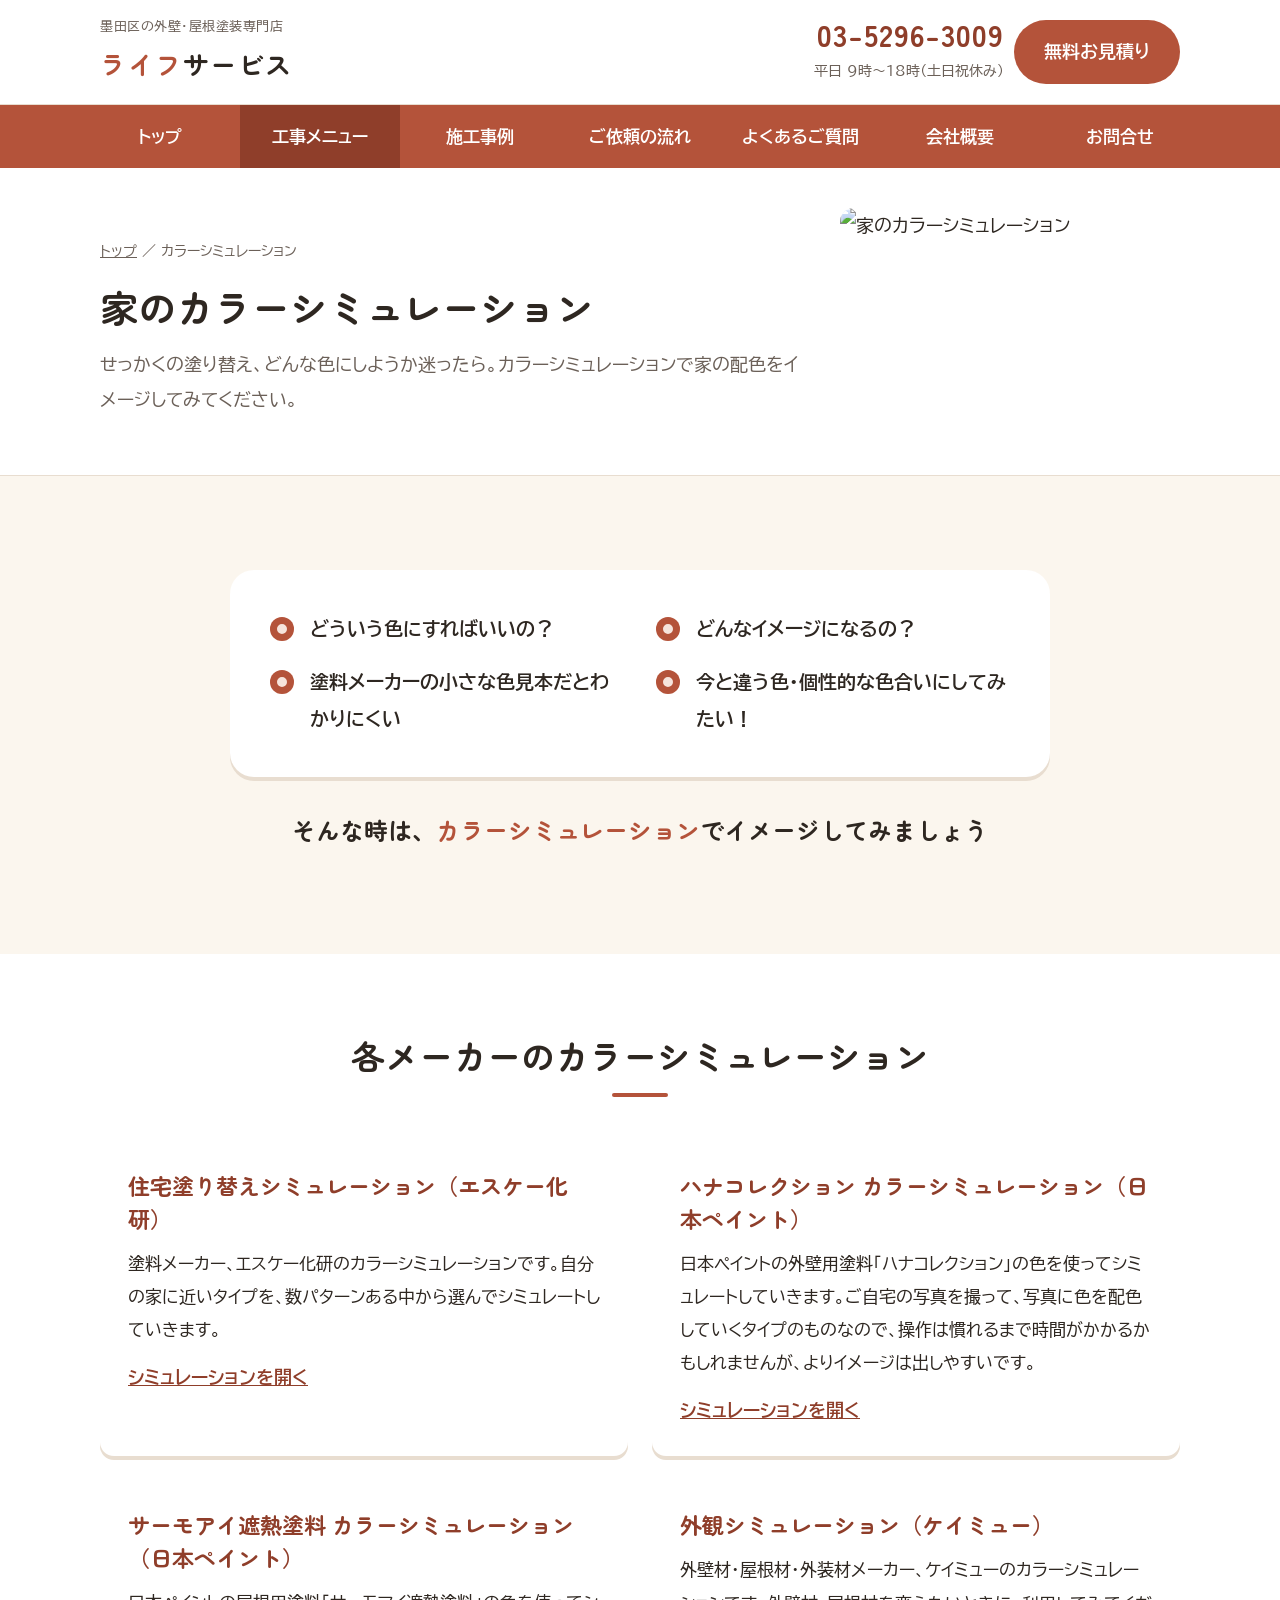
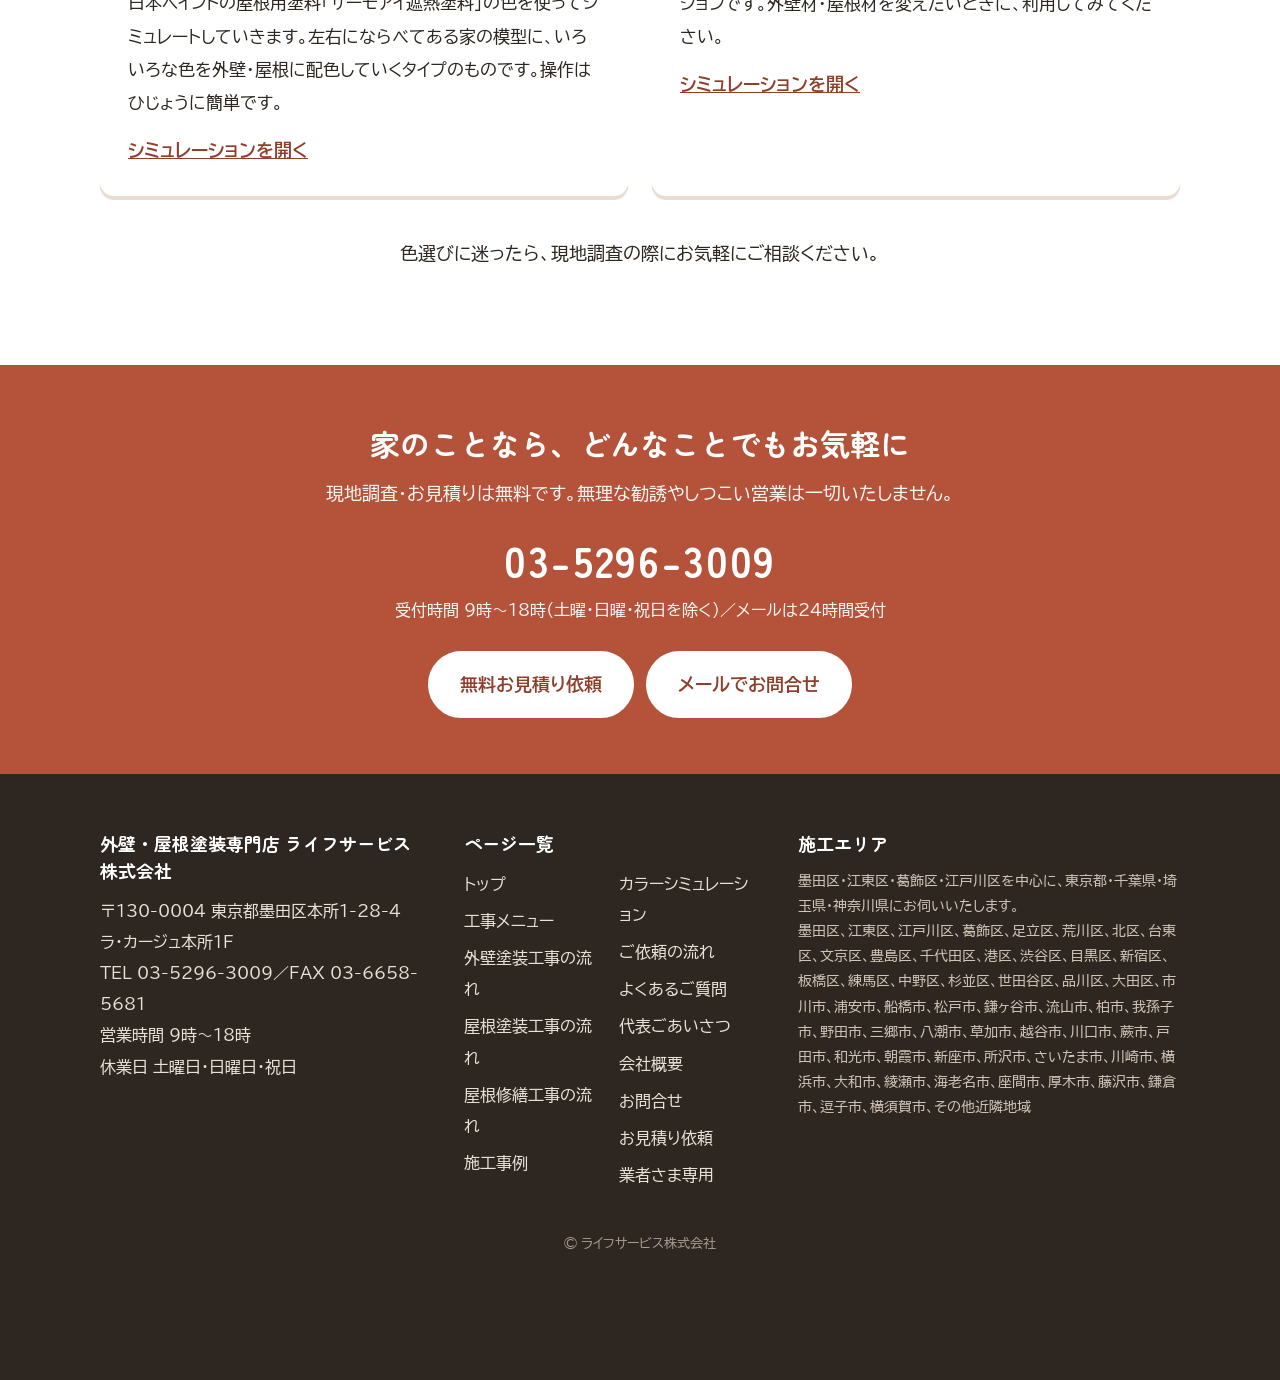
==== color.html @ c9db01f5 "ライフサービス様 ご提案用デモサイトを追加 Co-Authored-By: Claude Opus 5.5 <noreply@anthropic.com> Claude-Session: https:" ====
<!doctype html>
<html lang="ja">
<head>
<meta charset="utf-8">
<meta name="viewport" content="width=device-width,initial-scale=1">
<title>家のカラーシミュレーション｜外壁・屋根塗装専門店 ライフサービス株式会社（墨田区）</title>
<meta name="description" content="外壁・屋根の塗り替えの色選びに使える、塗料メーカー各社のカラーシミュレーションをご紹介します。">
<meta name="robots" content="noindex,nofollow">
<link rel="preconnect" href="https://fonts.googleapis.com">
<link rel="preconnect" href="https://fonts.gstatic.com" crossorigin>
<link href="https://fonts.googleapis.com/css2?family=BIZ+UDPGothic:wght@400;700&family=Zen+Maru+Gothic:wght@500;700&display=swap" rel="stylesheet">
<link rel="stylesheet" href="style.css">
<script type="application/ld+json">{"@context": "https://schema.org", "@type": "HousePainter", "name": "ライフサービス株式会社", "alternateName": "外壁・屋根塗装専門店 ライフサービス", "description": "東京都墨田区の外壁・屋根塗装専門店。20年以上の経験を持つ職人が、外壁塗装・屋根塗装・屋根葺き替え・修繕・雨樋・波板などの工事を自社で丁寧に施工します。", "telephone": "+81-3-5296-3009", "faxNumber": "+81-3-6658-5681", "email": "mail@l-service.net", "founder": {"@type": "Person", "name": "足立 貴司", "jobTitle": "代表取締役"}, "address": {"@type": "PostalAddress", "postalCode": "130-0004", "addressRegion": "東京都", "addressLocality": "墨田区", "streetAddress": "本所1-28-4 ラ・カージュ本所1F", "addressCountry": "JP"}, "openingHoursSpecification": [{"@type": "OpeningHoursSpecification", "dayOfWeek": ["Monday", "Tuesday", "Wednesday", "Thursday", "Friday"], "opens": "09:00", "closes": "18:00"}], "areaServed": ["東京都墨田区", "東京都江東区", "東京都葛飾区", "東京都江戸川区", "東京都", "千葉県", "埼玉県", "神奈川県"], "paymentAccepted": "現金, クレジットカード", "makesOffer": [{"@type": "Offer", "itemOffered": {"@type": "Service", "name": "外壁塗装工事"}}, {"@type": "Offer", "itemOffered": {"@type": "Service", "name": "屋根塗装工事"}}, {"@type": "Offer", "itemOffered": {"@type": "Service", "name": "屋根葺き替え・修繕工事"}}, {"@type": "Offer", "itemOffered": {"@type": "Service", "name": "波板張り替え工事"}}, {"@type": "Offer", "itemOffered": {"@type": "Service", "name": "雨樋交換・補修工事"}}, {"@type": "Offer", "itemOffered": {"@type": "Service", "name": "外装工事"}}, {"@type": "Offer", "itemOffered": {"@type": "Service", "name": "各種リフォーム工事"}}]}</script>
</head>
<body>
<header>
  <div class="topbar"><div class="wrap">
    <a class="logo" href="index.html"><small>墨田区の外壁・屋根塗装専門店</small><strong><span>ライフ</span>サービス</strong></a>
    <div class="head-btns">
      <a class="head-tel" href="tel:0352963009"><b>03-5296-3009</b><span>平日 9時〜18時（土日祝休み）</span></a>
      <a class="btn btn-main" href="estimate.html">無料お見積り</a>
      <button class="menu-btn" type="button" aria-label="メニュー">メニュー</button>
    </div>
  </div></div>
  <nav class="gnav"><ul><li><a href="index.html">トップ</a></li><li><a href="menu.html" class="on">工事メニュー</a></li><li><a href="works.html">施工事例</a></li><li><a href="flow.html">ご依頼の流れ</a></li><li><a href="faq.html">よくあるご質問</a></li><li><a href="company.html">会社概要</a></li><li><a href="contact.html">お問合せ</a></li></ul></nav>
</header>
<main>
<div class="ptitle"><div class="wrap">
  <div><div class="crumb"><a href="index.html">トップ</a> ／ カラーシミュレーション</div><h1>家のカラーシミュレーション</h1><p>せっかくの塗り替え、どんな色にしようか迷ったら。カラーシミュレーションで家の配色をイメージしてみてください。</p></div>
  <div class="ph"><img src="img/633058ff.gif" alt="家のカラーシミュレーション" loading="lazy" onerror="if(!this.dataset.t){this.dataset.t=1;this.src='http://www.l-service.net/_p/6059/images/pc/633058ff.gif'}"></div>
</div></div><section class="sec"><div class="wrap narrow">
<ul class="worry"><li>どういう色にすればいいの？</li><li>どんなイメージになるの？</li><li>塗料メーカーの小さな色見本だとわかりにくい</li><li>今と違う色・個性的な色合いにしてみたい！</li></ul>
<p class="worry-ans">そんな時は、<span>カラーシミュレーション</span>でイメージしてみましょう</p>
</div></section>
<section class="sec alt"><div class="wrap"><div class="sec-head"><h2>各メーカーのカラーシミュレーション</h2></div><div class="sim"><div class="card"><div class="body"><h3>住宅塗り替えシミュレーション（エスケー化研）</h3><p>塗料メーカー、エスケー化研のカラーシミュレーションです。自分の家に近いタイプを、数パターンある中から選んでシミュレートしていきます。</p><a class="more" href="http://www.sk-kaken.co.jp/simulation/" target="_blank" rel="noopener">シミュレーションを開く</a></div></div><div class="card"><div class="body"><h3>ハナコレクション カラーシミュレーション（日本ペイント）</h3><p>日本ペイントの外壁用塗料「ハナコレクション」の色を使ってシミュレートしていきます。ご自宅の写真を撮って、写真に色を配色していくタイプのものなので、操作は慣れるまで時間がかかるかもしれませんが、よりイメージは出しやすいです。</p><a class="more" href="https://www.hanacole.com/simulation/" target="_blank" rel="noopener">シミュレーションを開く</a></div></div><div class="card"><div class="body"><h3>サーモアイ遮熱塗料 カラーシミュレーション（日本ペイント）</h3><p>日本ペイントの屋根用塗料「サーモアイ遮熱塗料」の色を使ってシミュレートしていきます。左右にならべてある家の模型に、いろいろな色を外壁・屋根に配色していくタイプのものです。操作はひじょうに簡単です。</p><a class="more" href="http://nippe-powerfactory.com/thermoeye/family/simcolor/index.html" target="_blank" rel="noopener">シミュレーションを開く</a></div></div><div class="card"><div class="body"><h3>外観シミュレーション（ケイミュー）</h3><p>外壁材・屋根材・外装材メーカー、ケイミューのカラーシミュレーションです。外壁材・屋根材を変えたいときに、利用してみてください。</p><a class="more" href="http://www.kmew.co.jp/kmewsimulation/i/" target="_blank" rel="noopener">シミュレーションを開く</a></div></div></div>
<p class="center mt">色選びに迷ったら、現地調査の際にお気軽にご相談ください。</p></div></section>
</main>
<div class="cta-band">
  <div class="wrap">
    <h2>家のことなら、どんなことでもお気軽に</h2>
    <p>現地調査・お見積りは無料です。無理な勧誘やしつこい営業は一切いたしません。</p>
    <a class="tel" href="tel:0352963009">03-5296-3009</a>
    <p class="hours">受付時間 9時〜18時（土曜・日曜・祝日を除く）／メールは24時間受付</p>
    <div class="cta-row" style="justify-content:center">
      <a class="btn btn-line" href="estimate.html">無料お見積り依頼</a>
      <a class="btn btn-line" href="contact.html">メールでお問合せ</a>
    </div>
  </div>
</div>
<footer>
  <div class="wrap">
    <div class="fgrid">
      <div>
        <h4>外壁・屋根塗装専門店 ライフサービス株式会社</h4>
        <p>〒130-0004 東京都墨田区本所1-28-4 ラ・カージュ本所1F<br>TEL 03-5296-3009／FAX 03-6658-5681<br>営業時間 9時〜18時<br>休業日 土曜日・日曜日・祝日</p>
      </div>
      <div>
        <h4>ページ一覧</h4>
        <ul>
          <li><a href="index.html">トップ</a></li>
          <li><a href="menu.html">工事メニュー</a></li>
          <li><a href="flow-wall.html">外壁塗装工事の流れ</a></li>
          <li><a href="flow-roof.html">屋根塗装工事の流れ</a></li>
          <li><a href="flow-repair.html">屋根修繕工事の流れ</a></li>
          <li><a href="works.html">施工事例</a></li>
          <li><a href="color.html">カラーシミュレーション</a></li>
          <li><a href="flow.html">ご依頼の流れ</a></li>
          <li><a href="faq.html">よくあるご質問</a></li>
          <li><a href="greeting.html">代表ごあいさつ</a></li>
          <li><a href="company.html">会社概要</a></li>
          <li><a href="contact.html">お問合せ</a></li>
          <li><a href="estimate.html">お見積り依頼</a></li>
          <li><a href="partner.html">業者さま専用</a></li>
        </ul>
      </div>
      <div>
        <h4>施工エリア</h4>
        <p class="area">墨田区・江東区・葛飾区・江戸川区を中心に、東京都・千葉県・埼玉県・神奈川県にお伺いいたします。<br>墨田区、江東区、江戸川区、葛飾区、足立区、荒川区、北区、台東区、文京区、豊島区、千代田区、港区、渋谷区、目黒区、新宿区、板橋区、練馬区、中野区、杉並区、世田谷区、品川区、大田区、市川市、浦安市、船橋市、松戸市、鎌ヶ谷市、流山市、柏市、我孫子市、野田市、三郷市、八潮市、草加市、越谷市、川口市、蕨市、戸田市、和光市、朝霞市、新座市、所沢市、さいたま市、川崎市、横浜市、大和市、綾瀬市、海老名市、座間市、厚木市、藤沢市、鎌倉市、逗子市、横須賀市、その他近隣地域</p>
      </div>
    </div>
    <p class="copy">&copy; ライフサービス株式会社</p>
  </div>
</footer>
<div class="sp-bar"><a class="t" href="tel:0352963009">電話する</a><a class="m" href="estimate.html">無料お見積り</a></div>
<script src="main.js"></script>
</body>
</html>
---- style.css ----
:root{
  --bg:#fbf6ee; --paper:#ffffff; --ink:#2e2721; --soft:#6b6058; --line:#e8ddd0;
  --brand:#b4533a; --brand-dk:#8f3e2a; --brand-lt:#f6e4dc;
  --green:#3d6656; --green-lt:#e3ede8; --gold:#e7a63a;
  --round:14px;
}
*{box-sizing:border-box}
html{scroll-behavior:smooth}
body{margin:0;background:var(--bg);color:var(--ink);font-family:"BIZ UDPGothic","Hiragino Sans","Yu Gothic",sans-serif;font-size:18px;line-height:1.95;-webkit-text-size-adjust:100%}
img{max-width:100%;height:auto;display:block}
a{color:var(--brand-dk)}
h1,h2,h3,h4{font-family:"Zen Maru Gothic","BIZ UDPGothic",sans-serif;font-weight:700;line-height:1.5;margin:0}
p{margin:0 0 1em}
.wrap{max-width:1120px;margin:0 auto;padding:0 20px}
.narrow{max-width:860px}

/* header */
.topbar{background:var(--paper);border-bottom:1px solid var(--line)}
.topbar .wrap{display:flex;align-items:center;justify-content:space-between;gap:16px;padding-top:14px;padding-bottom:14px}
.logo{text-decoration:none;color:var(--ink);display:block}
.logo small{display:block;font-size:13px;color:var(--soft);letter-spacing:.04em}
.logo strong{font-family:"Zen Maru Gothic",sans-serif;font-size:26px;letter-spacing:.06em}
.logo strong span{color:var(--brand)}
.head-tel{text-align:right;text-decoration:none;color:var(--ink)}
.head-tel b{display:block;font-size:30px;font-family:"Zen Maru Gothic",sans-serif;color:var(--brand-dk);letter-spacing:.03em;line-height:1.2}
.head-tel span{font-size:14px;color:var(--soft)}
.head-btns{display:flex;gap:10px;align-items:center}
.btn{display:inline-block;text-decoration:none;font-weight:700;border-radius:999px;padding:14px 30px;font-size:18px;text-align:center;transition:.2s}
.btn-main{background:var(--brand);color:#fff}
.btn-main:hover{background:var(--brand-dk)}
.btn-sub{background:var(--green);color:#fff}
.btn-sub:hover{opacity:.9}
.btn-line{border:2px solid var(--brand);color:var(--brand-dk);background:#fff}
nav.gnav{background:var(--brand)}
nav.gnav ul{list-style:none;margin:0 auto;padding:0;display:flex;max-width:1120px}
nav.gnav li{flex:1}
nav.gnav a{display:block;text-align:center;color:#fff;text-decoration:none;padding:15px 6px;font-weight:700;font-size:17px}
nav.gnav a:hover,nav.gnav a.on{background:var(--brand-dk)}
.menu-btn{display:none}

/* hero */
.hero{position:relative;background:var(--paper)}
.hero-in{display:grid;grid-template-columns:1.05fr 1fr;align-items:center;gap:40px;padding:56px 20px}
.hero h1{font-size:44px;line-height:1.45;margin-bottom:22px}
.hero h1 em{font-style:normal;color:var(--brand);background:linear-gradient(transparent 68%,#f8d9a5 68%)}
.hero p.lead{font-size:20px;color:var(--soft);margin-bottom:28px}
.hero .ph{border-radius:24px;overflow:hidden;box-shadow:0 18px 40px rgba(80,50,30,.18)}
.hero .ph img{width:100%;aspect-ratio:4/3;object-fit:cover}
.hero .badges{display:flex;flex-wrap:wrap;gap:10px;margin-bottom:28px}
.hero .badges span{background:var(--green-lt);color:var(--green);font-weight:700;border-radius:999px;padding:6px 18px;font-size:16px}
.cta-row{display:flex;flex-wrap:wrap;gap:12px}

/* page title */
.ptitle{background:var(--paper);border-bottom:1px solid var(--line)}
.ptitle .wrap{display:grid;grid-template-columns:1fr 340px;gap:30px;align-items:center;padding-top:40px;padding-bottom:40px}
.ptitle h1{font-size:38px}
.ptitle p{color:var(--soft);margin:12px 0 0}
.ptitle .ph img{border-radius:var(--round);width:100%;aspect-ratio:3/2;object-fit:cover}
.crumb{font-size:14px;color:var(--soft);padding:12px 0}
.crumb a{color:var(--soft)}

/* sections */
section.sec{padding:76px 0}
section.alt{background:var(--paper)}
section.green{background:var(--green-lt)}
.sec-head{text-align:center;margin-bottom:44px}
.sec-head h2{font-size:34px;display:inline-block;position:relative;padding-bottom:16px}
.sec-head h2::after{content:"";position:absolute;left:50%;bottom:0;width:56px;height:4px;border-radius:4px;background:var(--brand);transform:translateX(-50%)}
.sec-head p{color:var(--soft);margin:16px auto 0;max-width:720px}

.worry{background:var(--paper);border-radius:24px;padding:40px;display:grid;grid-template-columns:1fr 1fr;gap:16px 32px;box-shadow:0 4px 0 var(--line)}
.worry li{list-style:none;position:relative;padding-left:40px;font-weight:700;font-size:19px}
.worry li::before{content:"";position:absolute;left:0;top:7px;width:24px;height:24px;border-radius:50%;background:var(--brand-lt);box-shadow:inset 0 0 0 7px var(--brand)}
.worry-ans{text-align:center;font-size:24px;font-family:"Zen Maru Gothic",sans-serif;font-weight:700;margin-top:30px}
.worry-ans span{color:var(--brand)}

.greet{display:grid;grid-template-columns:300px 1fr;gap:44px;align-items:start}
.greet .ph img{border-radius:20px;width:100%;box-shadow:0 10px 26px rgba(80,50,30,.15)}
.greet .name{margin-top:14px;text-align:center;font-weight:700}
.greet .name small{display:block;color:var(--soft);font-weight:400;font-size:15px}
.greet h3{font-size:28px;margin-bottom:20px;color:var(--brand-dk)}

.cards{display:grid;grid-template-columns:repeat(3,1fr);gap:28px}
.card{background:var(--paper);border-radius:var(--round);overflow:hidden;box-shadow:0 4px 0 var(--line)}
.card .ph img{width:100%;aspect-ratio:4/3;object-fit:cover}
.card .body{padding:24px 26px 28px}
.card h3{font-size:22px;margin-bottom:12px;color:var(--brand-dk)}
.card p{font-size:17px;margin:0}
.card a.more{display:inline-block;margin-top:14px;font-weight:700}

.signs{display:grid;grid-template-columns:repeat(3,1fr);gap:22px}
.signs.four{grid-template-columns:repeat(4,1fr)}
.sign{background:var(--paper);border-radius:var(--round);overflow:hidden;text-align:center;box-shadow:0 4px 0 var(--line)}
.sign img{width:100%;aspect-ratio:4/3;object-fit:cover}
.sign p{margin:0;padding:14px 10px;font-weight:700;font-size:18px}
.note-box{background:var(--brand-lt);border-radius:var(--round);padding:20px 26px;margin-top:28px;font-weight:700;text-align:center}
h3.sub{font-size:26px;margin:0 0 22px;padding-left:16px;border-left:6px solid var(--brand)}

/* menu detail */
.svc{display:grid;grid-template-columns:400px 1fr;gap:40px;padding:44px 0;border-bottom:1px dashed var(--line)}
.svc:last-child{border-bottom:none}
.svc img{border-radius:var(--round);width:100%;aspect-ratio:4/3;object-fit:cover}
.svc h2{font-size:30px;color:var(--brand-dk);margin-bottom:18px}

/* process */
.steps{position:relative;margin:0;padding:0;list-style:none}
.steps>li{position:relative;display:grid;grid-template-columns:360px 1fr;gap:36px;padding:0 0 46px 44px}
.steps>li::before{content:"";position:absolute;left:9px;top:12px;bottom:-12px;width:3px;background:var(--line)}
.steps>li:last-child::before{display:none}
.steps>li::after{content:"";position:absolute;left:0;top:6px;width:21px;height:21px;border-radius:50%;background:var(--brand);box-shadow:0 0 0 5px var(--brand-lt)}
.steps img{border-radius:var(--round);width:100%;aspect-ratio:4/3;object-fit:cover}
.steps h3{font-size:24px;margin-bottom:14px}
.steps .pair{display:grid;grid-template-columns:1fr 1fr;gap:12px}
.steps .pair figure{margin:0}
.steps figcaption{font-size:14px;color:var(--soft);text-align:center;margin-top:6px}
.steps.notext>li{grid-template-columns:1fr}
.paint-tag{display:inline-block;background:var(--green-lt);color:var(--green);font-weight:700;border-radius:8px;padding:2px 12px;font-size:16px}

/* works */
.works{display:grid;grid-template-columns:repeat(2,1fr);gap:30px}
.work{background:var(--paper);border-radius:var(--round);padding:20px;box-shadow:0 4px 0 var(--line)}
.work h3{font-size:21px;margin:0 0 14px}
.work h3 small{display:inline-block;background:var(--brand-lt);color:var(--brand-dk);border-radius:6px;padding:0 10px;font-size:15px;margin-right:8px;vertical-align:2px}
.ba{display:grid;grid-template-columns:1fr 1fr;gap:10px}
.ba figure{margin:0;position:relative}
.ba img{border-radius:10px;width:100%;aspect-ratio:4/3;object-fit:cover}
.ba figcaption{position:absolute;left:8px;top:8px;background:rgba(46,39,33,.82);color:#fff;font-size:14px;font-weight:700;border-radius:6px;padding:1px 10px}
.ba figure.after figcaption{background:var(--brand)}
.filter{display:flex;flex-wrap:wrap;gap:10px;justify-content:center;margin-bottom:34px}
.filter button{font:inherit;font-size:16px;font-weight:700;border:2px solid var(--brand);background:#fff;color:var(--brand-dk);border-radius:999px;padding:6px 20px;cursor:pointer}
.filter button.on{background:var(--brand);color:#fff}

/* faq */
details.qa{background:var(--paper);border-radius:var(--round);margin-bottom:16px;box-shadow:0 4px 0 var(--line)}
details.qa summary{list-style:none;cursor:pointer;padding:22px 60px 22px 70px;position:relative;font-weight:700;font-size:20px;font-family:"Zen Maru Gothic",sans-serif}
details.qa summary::-webkit-details-marker{display:none}
details.qa summary::before{content:"Q";position:absolute;left:22px;top:18px;width:34px;height:34px;border-radius:50%;background:var(--brand);color:#fff;text-align:center;line-height:34px;font-size:18px}
details.qa summary::after{content:"＋";position:absolute;right:24px;top:20px;color:var(--brand);font-size:22px}
details.qa[open] summary::after{content:"－"}
details.qa .a{padding:0 30px 26px 70px;position:relative}
details.qa .a::before{content:"A";position:absolute;left:22px;top:0;width:34px;height:34px;border-radius:50%;background:var(--green);color:#fff;text-align:center;line-height:34px;font-weight:700;font-size:18px}
details.qa .a b{display:block;font-size:19px;margin-bottom:8px;color:var(--green)}

/* table */
table.info{width:100%;border-collapse:collapse;background:var(--paper);border-radius:var(--round);overflow:hidden}
table.info th,table.info td{padding:18px 22px;border-bottom:1px solid var(--line);text-align:left;vertical-align:top}
table.info th{width:220px;background:var(--brand-lt);color:var(--brand-dk);font-weight:700}
table.info tr:last-child th,table.info tr:last-child td{border-bottom:none}
.map{border-radius:var(--round);overflow:hidden;margin-top:30px}
.map iframe{width:100%;height:380px;border:0;display:block}

/* links */
.sim{display:grid;grid-template-columns:repeat(2,1fr);gap:24px}
.sim .card .body{padding:28px}

/* form */
.form{background:var(--paper);border-radius:20px;padding:40px;box-shadow:0 4px 0 var(--line)}
.form label{display:block;font-weight:700;margin:0 0 8px}
.form .req{background:var(--brand);color:#fff;font-size:13px;border-radius:4px;padding:1px 8px;margin-left:8px;vertical-align:2px}
.form .opt{background:#999;color:#fff;font-size:13px;border-radius:4px;padding:1px 8px;margin-left:8px;vertical-align:2px}
.form input,.form textarea{width:100%;font:inherit;font-size:18px;padding:14px 16px;border:2px solid var(--line);border-radius:10px;background:#fffdfa;margin-bottom:24px}
.form input:focus,.form textarea:focus{outline:none;border-color:var(--brand)}
.form textarea{min-height:180px}
.form button{font:inherit;font-weight:700;font-size:20px;border:none;background:var(--brand);color:#fff;border-radius:999px;padding:16px 60px;cursor:pointer;display:block;margin:10px auto 0}
.form .demo-note{display:none;margin-top:18px;text-align:center;background:var(--green-lt);color:var(--green);border-radius:10px;padding:14px;font-weight:700}
.promise{background:var(--green-lt);border-radius:var(--round);padding:24px 28px;margin-bottom:30px}
.promise h3{font-size:21px;color:var(--green);margin-bottom:8px}
.tel-box{text-align:center;background:var(--paper);border-radius:20px;padding:30px;margin-bottom:34px;box-shadow:0 4px 0 var(--line)}
.tel-box a{font-size:38px;font-weight:700;text-decoration:none;color:var(--brand-dk);font-family:"Zen Maru Gothic",sans-serif}
.tel-box p{margin:4px 0 0;color:var(--soft)}
.form-tabs{display:flex;gap:10px;justify-content:center;flex-wrap:wrap;margin-bottom:30px}

/* cta band */
.cta-band{background:var(--brand);color:#fff;padding:56px 0;text-align:center}
.cta-band h2{font-size:30px;margin-bottom:10px}
.cta-band p{margin-bottom:24px;opacity:.95}
.cta-band .tel{display:inline-block;font-size:42px;font-weight:700;color:#fff;text-decoration:none;font-family:"Zen Maru Gothic",sans-serif;letter-spacing:.04em;line-height:1.2}
.cta-band .hours{font-size:16px;margin:6px 0 24px}
.cta-band .btn-line{border-color:#fff;color:var(--brand-dk)}

/* footer */
footer{background:#2e2721;color:#e9e1d7;padding:56px 0 110px;font-size:16px}
footer .fgrid{display:grid;grid-template-columns:1.1fr 1fr 1.3fr;gap:40px}
footer h4{font-size:18px;color:#fff;margin-bottom:12px}
footer a{color:#e9e1d7;text-decoration:none}
footer ul{list-style:none;margin:0;padding:0;columns:2}
footer li{margin-bottom:6px}
footer .area{font-size:14px;line-height:1.8;color:#cfc4b7}
footer .copy{text-align:center;margin-top:40px;font-size:13px;color:#a99d90}

.sp-bar{display:none}
.center{text-align:center}
.mt{margin-top:40px}

@media (max-width:900px){
  body{font-size:17px}
  .topbar .wrap{padding-top:10px;padding-bottom:10px}
  .logo strong{font-size:21px}
  .logo small{font-size:12px}
  .head-tel,.head-btns .btn{display:none}
  .menu-btn{display:block;background:var(--brand);color:#fff;border:none;border-radius:10px;font:inherit;font-weight:700;font-size:15px;padding:8px 14px}
  nav.gnav{display:none}
  nav.gnav.open{display:block}
  nav.gnav ul{flex-direction:column}
  nav.gnav a{text-align:left;padding:14px 20px;border-top:1px solid rgba(255,255,255,.2)}
  .hero-in{grid-template-columns:1fr;padding:30px 20px 40px;gap:26px}
  .hero h1{font-size:30px}
  .hero p.lead{font-size:17px}
  .ptitle .wrap{grid-template-columns:1fr;padding-top:26px;padding-bottom:26px}
  .ptitle h1{font-size:28px}
  section.sec{padding:52px 0}
  .sec-head h2{font-size:26px}
  .worry{grid-template-columns:1fr;padding:26px}
  .worry-ans{font-size:20px}
  .greet{grid-template-columns:1fr}
  .greet .ph{max-width:260px;margin:0 auto}
  .cards,.signs,.signs.four,.works,.sim{grid-template-columns:1fr}
  .signs{grid-template-columns:1fr 1fr}
  .signs.four{grid-template-columns:1fr 1fr}
  .sign p{font-size:16px}
  .svc{grid-template-columns:1fr;gap:20px;padding:32px 0}
  .svc h2{font-size:25px}
  .steps>li{grid-template-columns:1fr;gap:16px;padding-left:38px}
  .steps h3{font-size:21px}
  details.qa summary{font-size:18px;padding:18px 46px 18px 62px}
  details.qa .a{padding:0 20px 22px 62px}
  table.info th,table.info td{display:block;width:auto}
  table.info th{padding:12px 18px}
  table.info td{padding:12px 18px 18px}
  .form{padding:26px 20px}
  .cta-band .tel{font-size:32px}
  .tel-box a{font-size:30px}
  footer .fgrid{grid-template-columns:1fr}
  .sp-bar{display:grid;grid-template-columns:1fr 1fr;position:fixed;left:0;right:0;bottom:0;z-index:50;box-shadow:0 -4px 14px rgba(0,0,0,.12)}
  .sp-bar a{display:block;text-align:center;color:#fff;font-weight:700;text-decoration:none;padding:14px 4px;font-size:17px}
  .sp-bar a.t{background:var(--brand)}
  .sp-bar a.m{background:var(--green)}
}
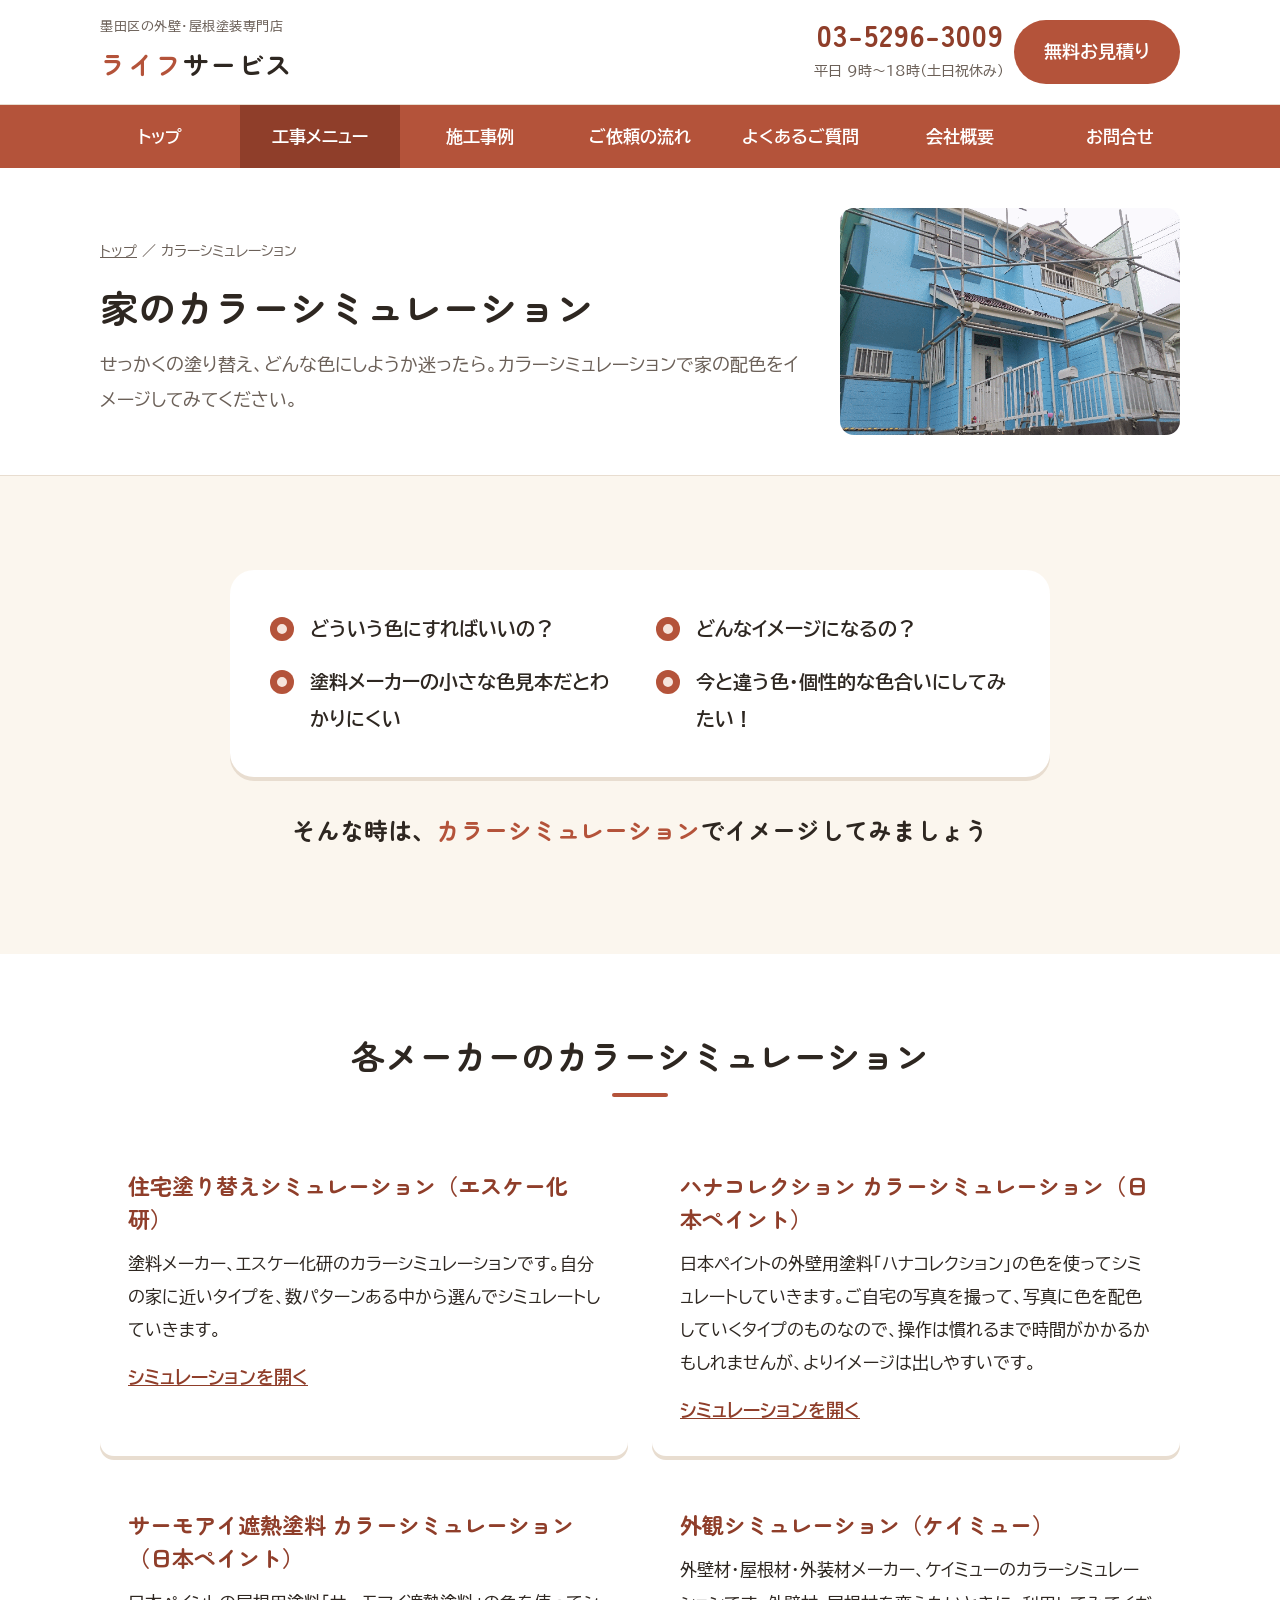
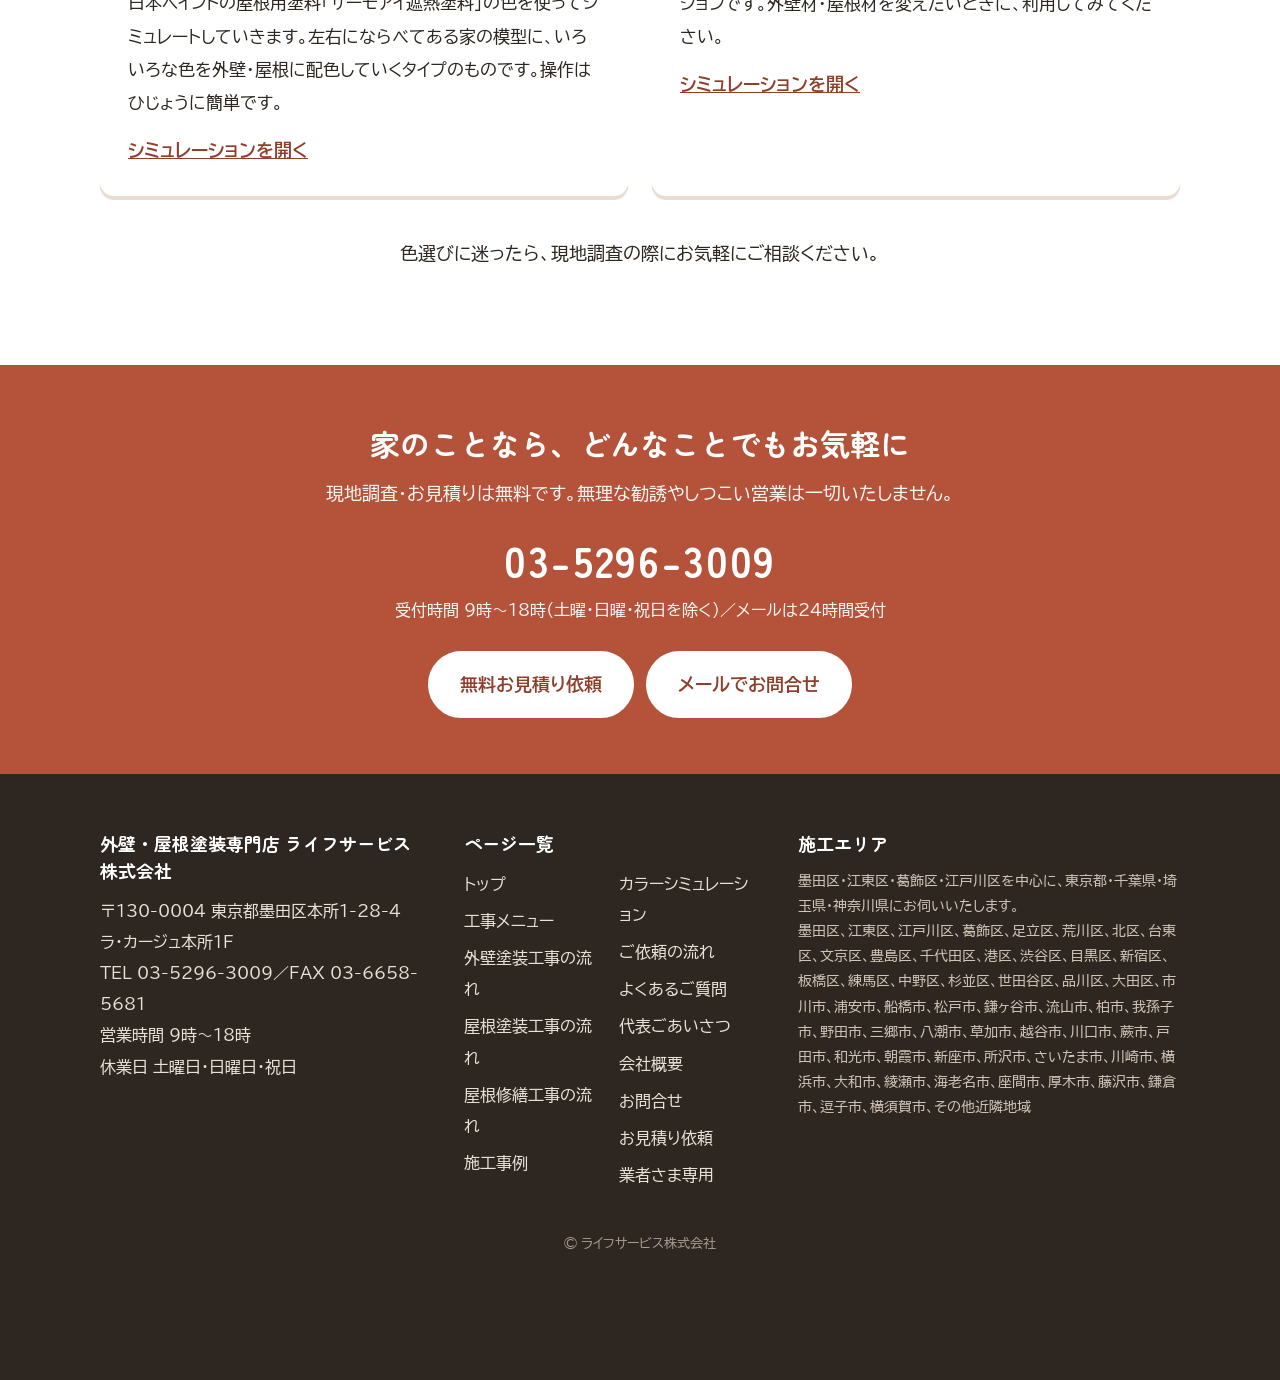
==== commit d6704457: "Cloudflare Web Analyticsの計測コードを追加 Co-Authored-By: Claude Opus 5.5 <noreply@anthropic.com> Claude-Ses" ====
--- a/color.html
+++ b/color.html
@@ -83,5 +83,6 @@
 </footer>
 <div class="sp-bar"><a class="t" href="tel:0352963009">電話する</a><a class="m" href="estimate.html">無料お見積り</a></div>
 <script src="main.js"></script>
+<!-- Cloudflare Web Analytics --><script defer src='https://static.cloudflareinsights.com/beacon.min.js' data-cf-beacon='{"token": "66a2b055c38a48da9c19547b0177c091"}'></script><!-- End Cloudflare Web Analytics -->
 </body>
 </html>
